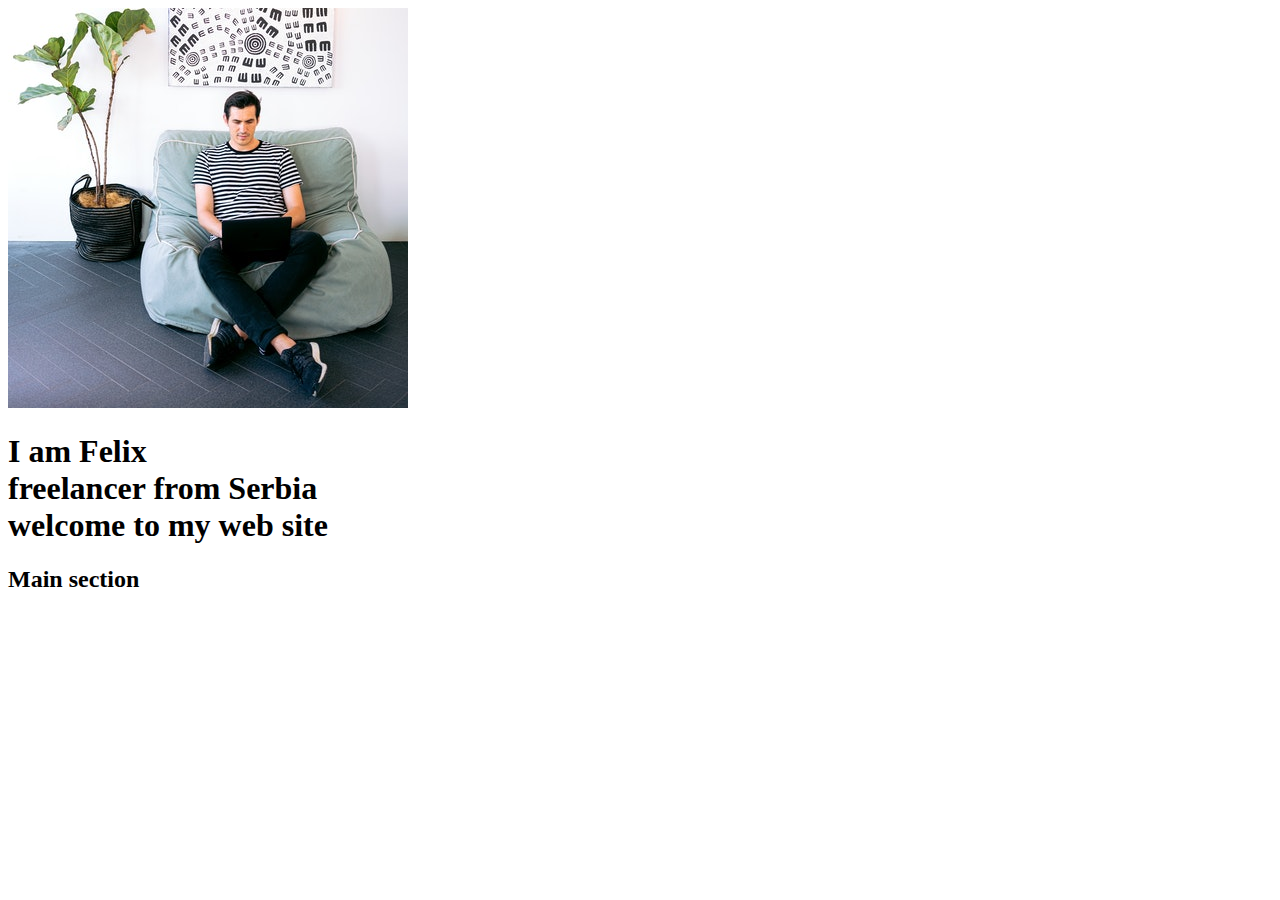
==== freelancer/index.html @ fdb044fb "varijable" ====
<!DOCTYPE html>
<html lang="en">
<head>
    <meta charset="UTF-8">
    <meta name="viewport" content="width=device-width, initial-scale=1.0">
    <title>Freelaner</title>
    <link rel="stylesheet" href="https://use.fontawesome.com/releases/v5.8.1/css/all.css" integrity="sha384-50oBUHEmvpQ+1lW4y57PTFmhCaXp0ML5d60M1M7uH2+nqUivzIebhndOJK28anvf" crossorigin="anonymous">
    <link rel="stylesheet" href="style.css">
</head>
<body>
    <!-- aside -->
    <aside>
        <img src="img/aside.jpg" alt="">
        <h1>I am <span>Felix</span> <br>
            freelancer from Serbia <br>
           welcome to my web site</h1>
        <div class="icons">
            <a href=""><i class="fab fa-facebook-square"></i></a>
            <a href=""><i class="fab fa-instagram"></i></a>
            <a href=""><i class="fab fa-github"></i></a>
            <a href=""><i class="fab fa-wordpress"></i></a>
        </div>
    </aside>
    <!-- main -->
    <section class="main">
        <h2>Main section</h2>
    </section>
</body>
</html>
---- freelancer/style.css ----
@import url("https://fonts.googleapis.com/css2?family=Lato:wght@300;400&family=Source+Sans+Pro:wght@300;400;700&display=swap");
/*# sourceMappingURL=style.css.map */
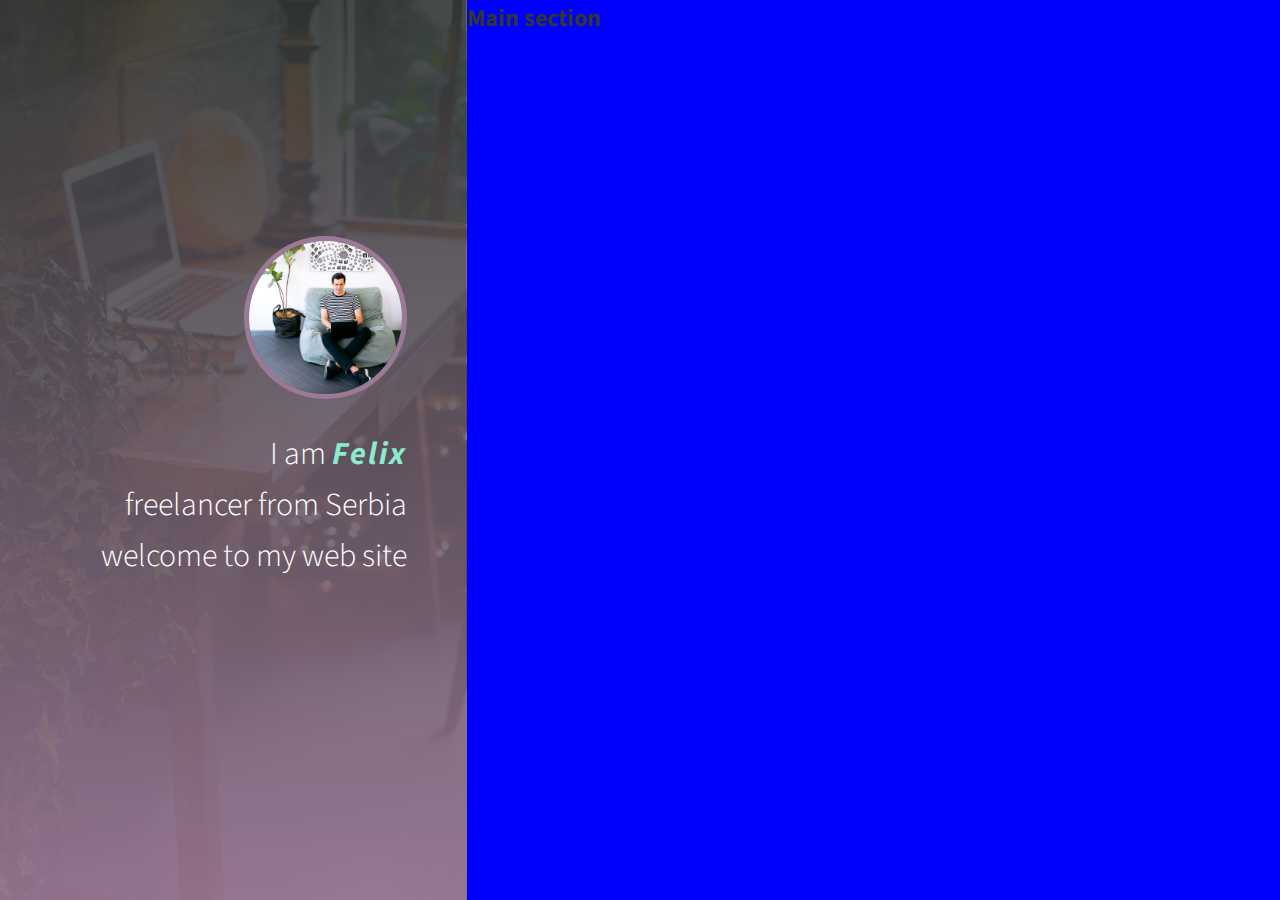
==== commit bfa26ccb: "aside" ====
--- a/freelancer/index.html
+++ b/freelancer/index.html
@@ -14,7 +14,7 @@
         <h1>I am <span>Felix</span> <br>
             freelancer from Serbia <br>
            welcome to my web site</h1>
-        <div class="icons">
+        <div>
             <a href=""><i class="fab fa-facebook-square"></i></a>
             <a href=""><i class="fab fa-instagram"></i></a>
             <a href=""><i class="fab fa-github"></i></a>
--- a/freelancer/style.css
+++ b/freelancer/style.css
@@ -1,2 +1,97 @@
 @import url("https://fonts.googleapis.com/css2?family=Lato:wght@300;400&family=Source+Sans+Pro:wght@300;400;700&display=swap");
+/*********************
+basic styles
+*********************/
+* {
+  margin: 0;
+  padding: 0;
+  -webkit-box-sizing: border-box;
+          box-sizing: border-box;
+}
+
+body {
+  font-family: "Lato", sans-serif;
+  font-size: 16px;
+  color: #303633;
+  line-height: 1.6;
+  display: -webkit-box;
+  display: -ms-flexbox;
+  display: flex;
+  -ms-flex-wrap: wrap;
+      flex-wrap: wrap;
+}
+
+h1, h2, h3, h4, h5, h6 {
+  font-family: "Source Sans Pro", sans-serif;
+}
+
+/*********************
+aside
+*********************/
+aside {
+  -webkit-box-flex: 1;
+      -ms-flex: 1;
+          flex: 1;
+  background-image: -webkit-gradient(linear, left top, left bottom, from(rgba(48, 54, 51, 0.9)), to(rgba(156, 122, 151, 0.9))), url(img/bg.jpg);
+  background-image: linear-gradient(rgba(48, 54, 51, 0.9), rgba(156, 122, 151, 0.9)), url(img/bg.jpg);
+  background-position: center;
+  background-size: cover;
+  height: 100vh;
+  display: -webkit-box;
+  display: -ms-flexbox;
+  display: flex;
+  -webkit-box-orient: vertical;
+  -webkit-box-direction: normal;
+      -ms-flex-direction: column;
+          flex-direction: column;
+  -webkit-box-pack: center;
+      -ms-flex-pack: center;
+          justify-content: center;
+  -webkit-box-align: end;
+      -ms-flex-align: end;
+          align-items: flex-end;
+  text-align: right;
+  padding-right: 60px;
+}
+
+aside img {
+  width: 40%;
+  border-radius: 50%;
+  border: 5px solid #9c7a97;
+}
+
+aside h1 {
+  font-weight: 300;
+  color: #fff;
+  padding: 30px 0;
+}
+
+aside h1 span {
+  color: #8bebcd;
+  font-weight: 700;
+  font-style: italic;
+  letter-spacing: 2px;
+}
+
+aside a {
+  color: #8bebcd;
+  margin-left: 20px;
+  font-size: 2rem;
+}
+
+aside a:hover {
+  color: #fff;
+  -webkit-transition: 0.3s ease;
+  transition: 0.3s ease;
+}
+
+/*********************
+main
+*********************/
+.main {
+  -webkit-box-flex: 2;
+      -ms-flex: 2;
+          flex: 2;
+  background-color: blue;
+}
 /*# sourceMappingURL=style.css.map */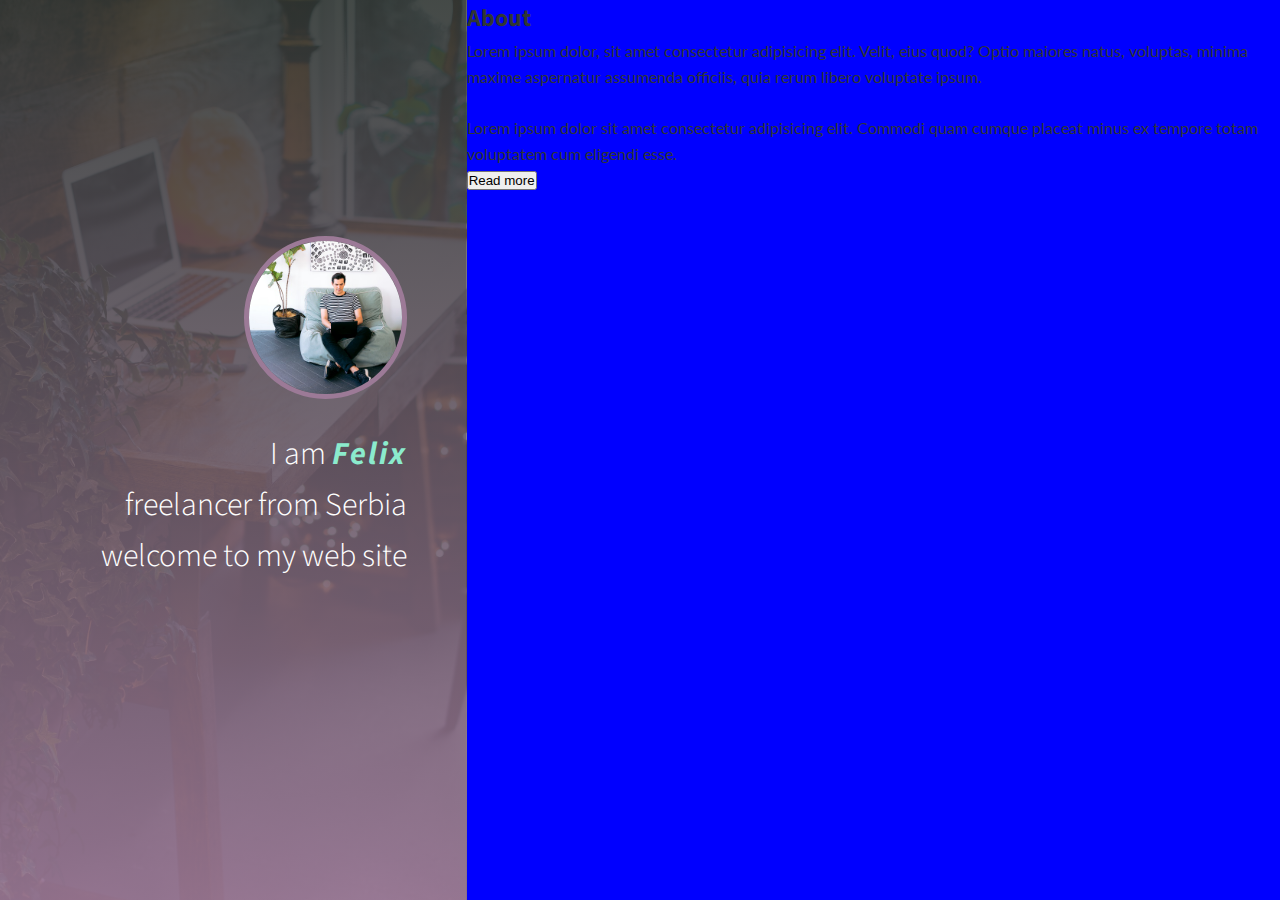
==== commit b3239be7: "about html" ====
--- a/freelancer/index.html
+++ b/freelancer/index.html
@@ -23,7 +23,14 @@
     </aside>
     <!-- main -->
     <section class="main">
-        <h2>Main section</h2>
+        <!-- about -->
+        <article class="about">
+            <h2 class="headings">About</h2>
+            <p>Lorem ipsum dolor, sit amet consectetur adipisicing elit. Velit, eius quod? Optio maiores natus, voluptas, minima maxime aspernatur assumenda officiis, quia rerum libero voluptate ipsum.</p>
+            <br>
+            <p>Lorem ipsum dolor sit amet consectetur adipisicing elit. Commodi quam cumque placeat minus ex tempore totam voluptatem cum eligendi esse.</p>
+            <button>Read more</button>
+        </article>
     </section>
 </body>
 </html>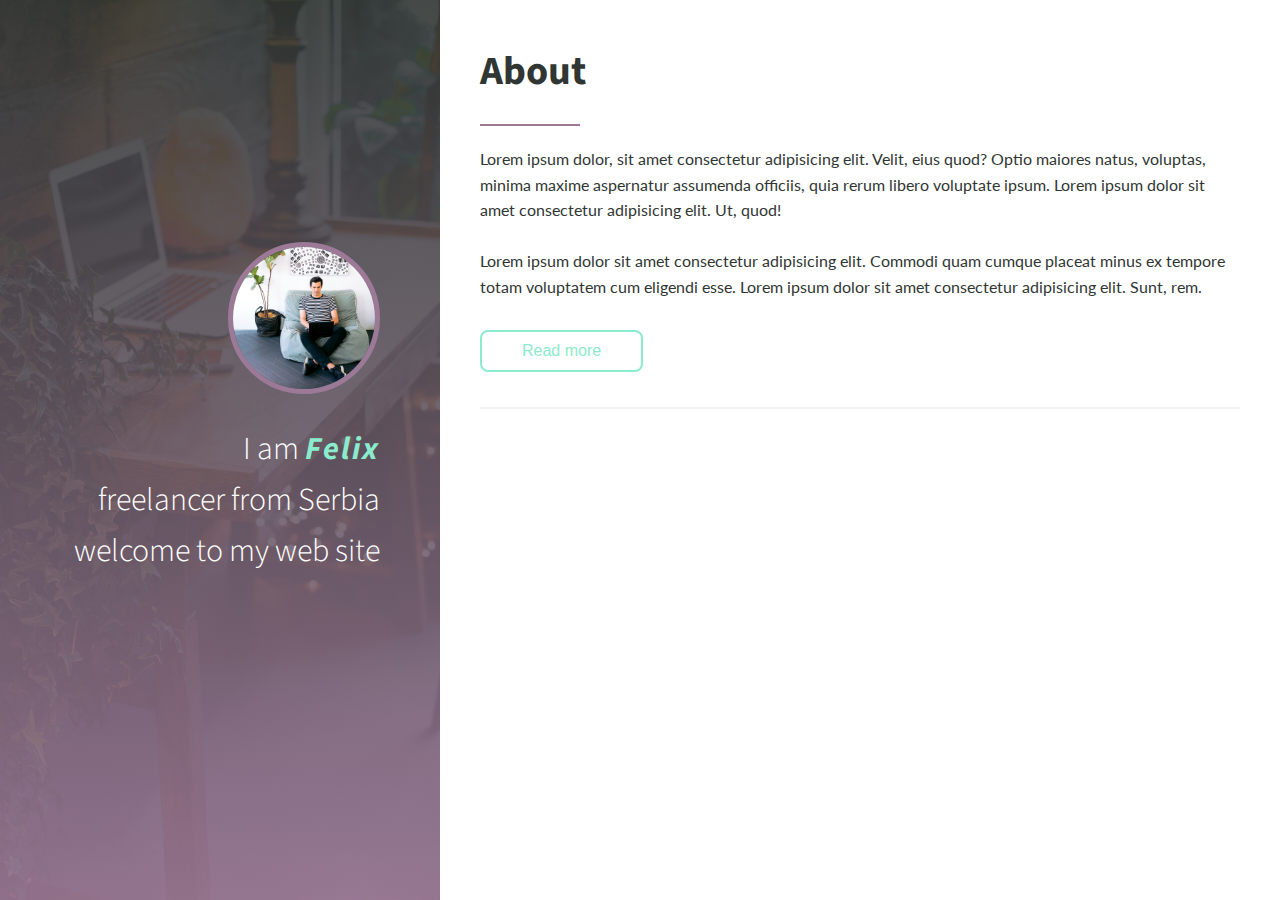
==== commit 2d95c2c6: "about css" ====
--- a/freelancer/index.html
+++ b/freelancer/index.html
@@ -25,10 +25,10 @@
     <section class="main">
         <!-- about -->
         <article class="about">
-            <h2 class="headings">About</h2>
-            <p>Lorem ipsum dolor, sit amet consectetur adipisicing elit. Velit, eius quod? Optio maiores natus, voluptas, minima maxime aspernatur assumenda officiis, quia rerum libero voluptate ipsum.</p>
+            <h2>About</h2>
+            <p>Lorem ipsum dolor, sit amet consectetur adipisicing elit. Velit, eius quod? Optio maiores natus, voluptas, minima maxime aspernatur assumenda officiis, quia rerum libero voluptate ipsum. Lorem ipsum dolor sit amet consectetur adipisicing elit. Ut, quod!</p>
             <br>
-            <p>Lorem ipsum dolor sit amet consectetur adipisicing elit. Commodi quam cumque placeat minus ex tempore totam voluptatem cum eligendi esse.</p>
+            <p>Lorem ipsum dolor sit amet consectetur adipisicing elit. Commodi quam cumque placeat minus ex tempore totam voluptatem cum eligendi esse. Lorem ipsum dolor sit amet consectetur adipisicing elit. Sunt, rem.</p>
             <button>Read more</button>
         </article>
     </section>
--- a/freelancer/style.css
+++ b/freelancer/style.css
@@ -1,4 +1,7 @@
 @import url("https://fonts.googleapis.com/css2?family=Lato:wght@300;400&family=Source+Sans+Pro:wght@300;400;700&display=swap");
+/*********************
+mixins
+*********************/
 /*********************
 basic styles
 *********************/
@@ -23,6 +26,20 @@
 
 h1, h2, h3, h4, h5, h6 {
   font-family: "Source Sans Pro", sans-serif;
+}
+
+h2 {
+  font-size: 2.5rem;
+  font-weight: 700;
+}
+
+h2::after {
+  display: block;
+  height: 2px;
+  width: 100px;
+  background-color: #9c7a97;
+  margin: 20px 0;
+  content: "";
 }
 
 /*********************
@@ -92,6 +109,33 @@
   -webkit-box-flex: 2;
       -ms-flex: 2;
           flex: 2;
-  background-color: blue;
+  padding: 40px;
+}
+
+.main .about button {
+  border: 2px solid #8bebcd;
+  padding: 10px 40px;
+  font-size: 1rem;
+  border-radius: 8px;
+  background-color: transparent;
+  color: #8bebcd;
+  cursor: pointer;
+  margin-top: 30px;
+}
+
+.main .about button:hover {
+  border: 2px solid pink;
+  color: #9c7a97;
+  -webkit-transition: 0.3s ease;
+  transition: 0.3s ease;
+}
+
+.main .about::after {
+  display: block;
+  height: 2px;
+  width: 100%;
+  background-color: #f2f2f2;
+  margin: 35px 0;
+  content: "";
 }
 /*# sourceMappingURL=style.css.map */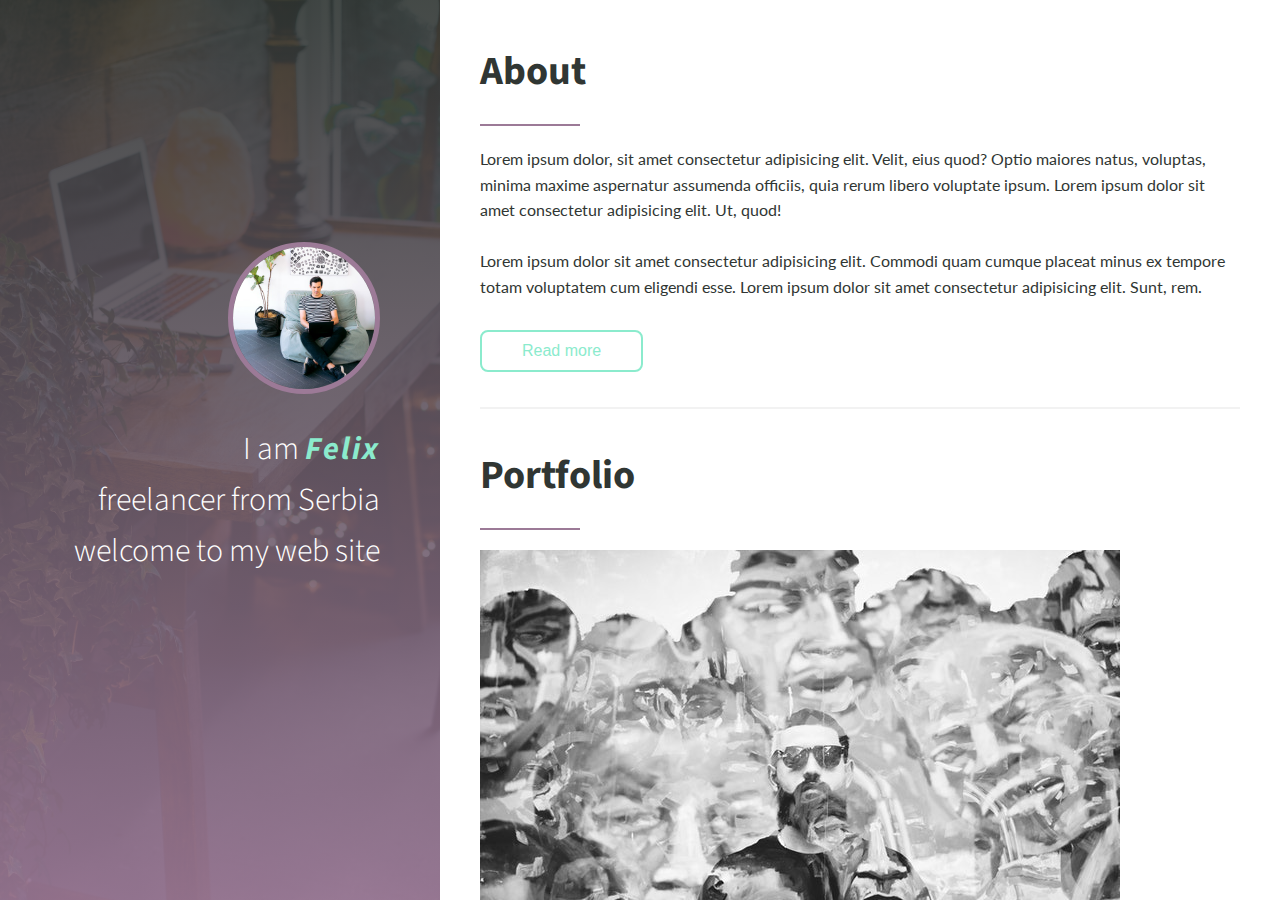
==== commit 903bd37c: "portfolio html" ====
--- a/freelancer/index.html
+++ b/freelancer/index.html
@@ -31,6 +31,32 @@
             <p>Lorem ipsum dolor sit amet consectetur adipisicing elit. Commodi quam cumque placeat minus ex tempore totam voluptatem cum eligendi esse. Lorem ipsum dolor sit amet consectetur adipisicing elit. Sunt, rem.</p>
             <button>Read more</button>
         </article>
+        <!-- portfolio -->
+        <article class="portfolio">
+            <h2>Portfolio</h2>
+            <div class="row">
+                <div class="col">
+                    <img src="img/works1.jpg" alt="">
+                    <h4>Lorem, ipsum dolor.</h4>
+                    <p>Lorem, ipsum dolor sit amet consectetur adipisicing elit. Sint, voluptatem aperiam. Accusamus accusantium sit sapiente eveniet fuga placeat dolorem vero.</p>
+                </div>
+                <div class="col">
+                    <img src="img/works2.jpg" alt="">
+                    <h4>Lorem, ipsum dolor.</h4>
+                    <p>Lorem, ipsum dolor sit amet consectetur adipisicing elit. Sint, voluptatem aperiam. Accusamus accusantium sit sapiente eveniet fuga placeat dolorem vero.</p>
+                </div>
+                <div class="col">
+                    <img src="img/works3.jpg" alt="">
+                    <h4>Lorem, ipsum dolor.</h4>
+                    <p>Lorem, ipsum dolor sit amet consectetur adipisicing elit. Sint, voluptatem aperiam. Accusamus accusantium sit sapiente eveniet fuga placeat dolorem vero.</p>
+                </div>
+                <div class="col">
+                    <img src="img/works4.jpg" alt="">
+                    <h4>Lorem, ipsum dolor.</h4>
+                    <p>Lorem, ipsum dolor sit amet consectetur adipisicing elit. Sint, voluptatem aperiam. Accusamus accusantium sit sapiente eveniet fuga placeat dolorem vero.</p>
+                </div>
+            </div>
+        </article>
     </section>
 </body>
 </html>--- a/freelancer/style.css
+++ b/freelancer/style.css
@@ -110,6 +110,8 @@
       -ms-flex: 2;
           flex: 2;
   padding: 40px;
+  overflow: scroll;
+  height: 100vh;
 }
 
 .main .about button {
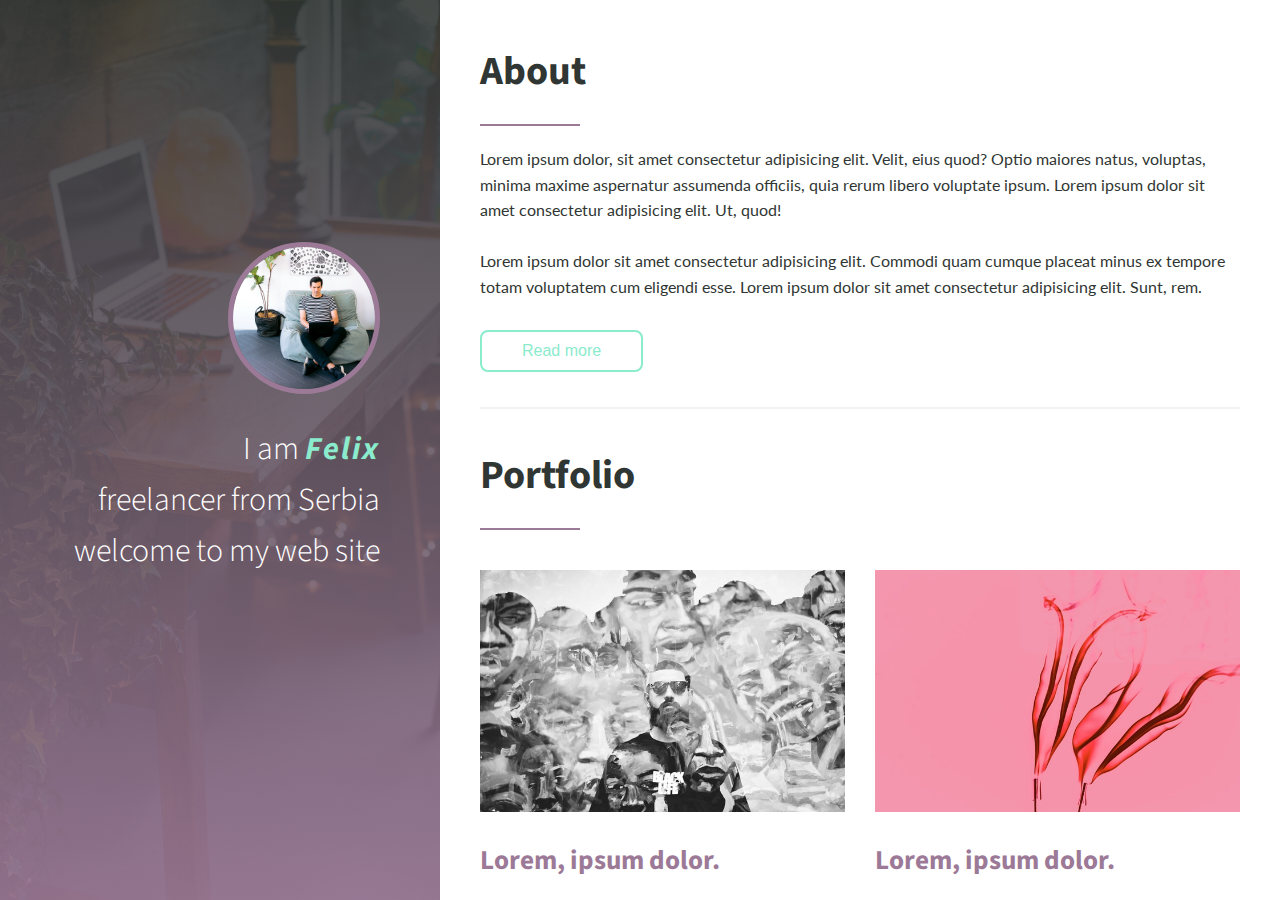
==== commit 7299513a: "portfolio css" ====
--- a/freelancer/index.html
+++ b/freelancer/index.html
@@ -56,6 +56,7 @@
                     <p>Lorem, ipsum dolor sit amet consectetur adipisicing elit. Sint, voluptatem aperiam. Accusamus accusantium sit sapiente eveniet fuga placeat dolorem vero.</p>
                 </div>
             </div>
+            <button>Read more</button>
         </article>
     </section>
 </body>
--- a/freelancer/style.css
+++ b/freelancer/style.css
@@ -140,4 +140,71 @@
   margin: 35px 0;
   content: "";
 }
+
+.main .portfolio .row {
+  display: -webkit-box;
+  display: -ms-flexbox;
+  display: flex;
+  -ms-flex-wrap: wrap;
+      flex-wrap: wrap;
+  -webkit-box-pack: justify;
+      -ms-flex-pack: justify;
+          justify-content: space-between;
+  margin-top: 40px;
+}
+
+.main .portfolio .row .col {
+  -webkit-box-flex: 0;
+      -ms-flex: 0 0 48%;
+          flex: 0 0 48%;
+}
+
+.main .portfolio .row .col img {
+  width: 100%;
+}
+
+.main .portfolio .row .col img:hover {
+  opacity: .6;
+  -webkit-transition: 0.3s ease;
+  transition: 0.3s ease;
+  -webkit-transform: scale(1.1);
+          transform: scale(1.1);
+}
+
+.main .portfolio .row .col h4 {
+  font-size: 1.7rem;
+  color: #9c7a97;
+  padding: 20px 0;
+}
+
+.main .portfolio .row .col p {
+  padding-bottom: 30px;
+}
+
+.main .portfolio button {
+  border: 2px solid #8bebcd;
+  padding: 10px 40px;
+  font-size: 1rem;
+  border-radius: 8px;
+  background-color: transparent;
+  color: #8bebcd;
+  cursor: pointer;
+  margin-top: 30px;
+}
+
+.main .portfolio button:hover {
+  border: 2px solid pink;
+  color: #9c7a97;
+  -webkit-transition: 0.3s ease;
+  transition: 0.3s ease;
+}
+
+.main .portfolio::after {
+  display: block;
+  height: 2px;
+  width: 100%;
+  background-color: #f2f2f2;
+  margin: 35px 0;
+  content: "";
+}
 /*# sourceMappingURL=style.css.map */